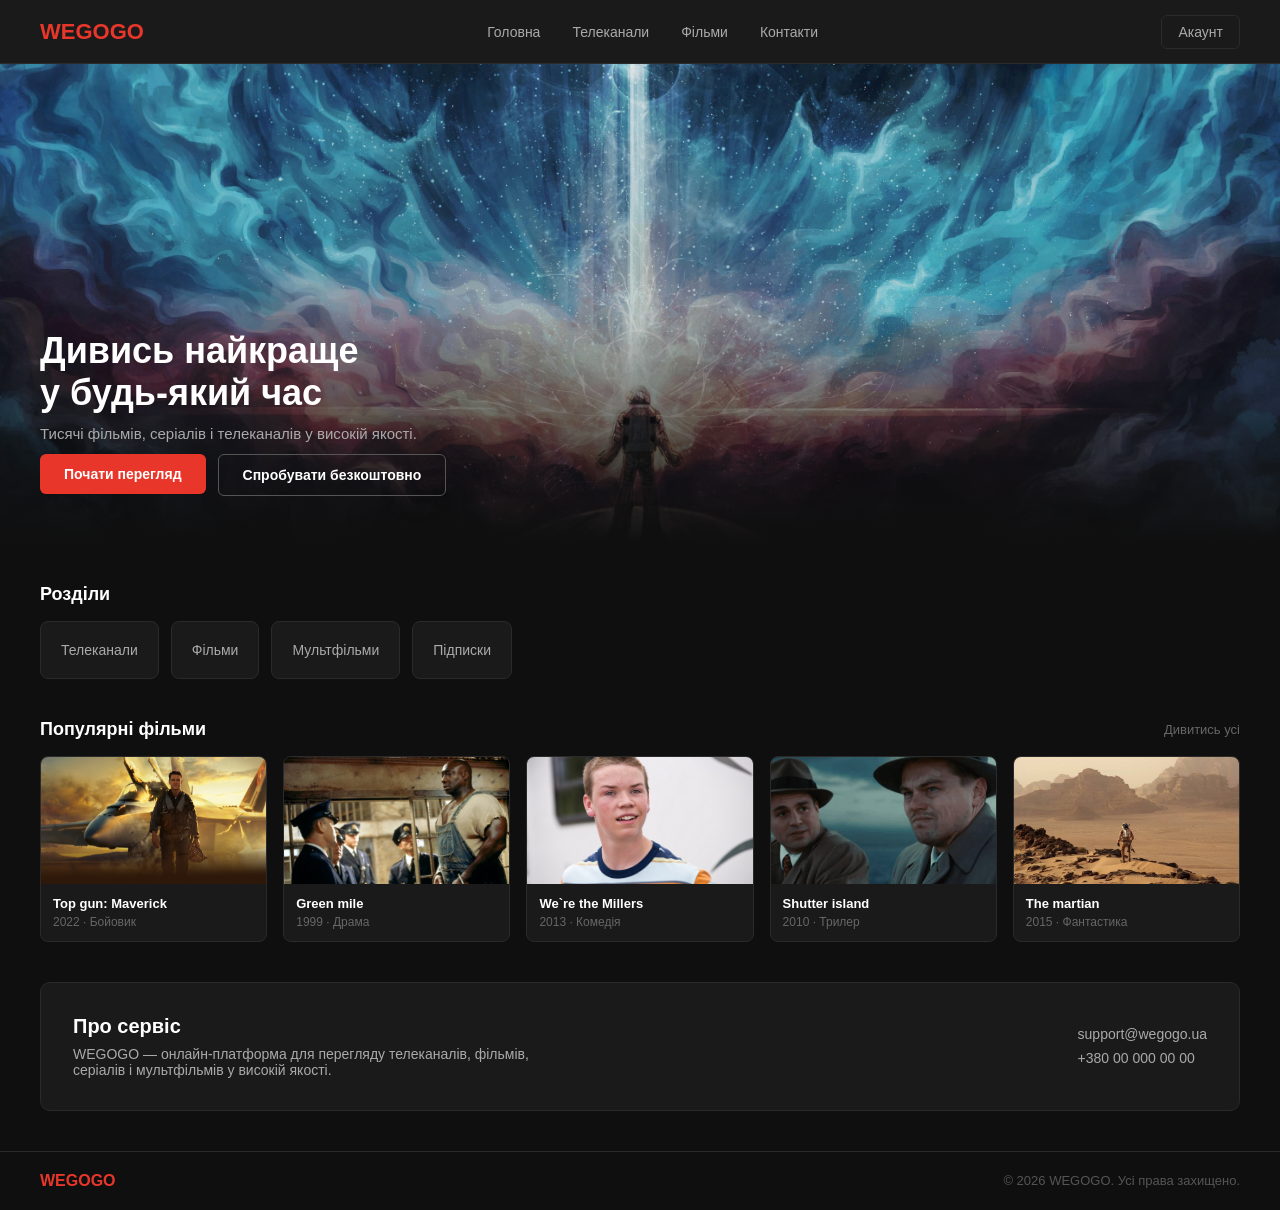
==== index.html @ 7af7661a "Первый коммит" ====
<!DOCTYPE html>
<html lang="uk">
<head>
    <meta charset="UTF-8">
    <meta name="viewport" content="width=device-width, initial-scale=1.0">
    <title>WEGOGO</title>
    <link rel="stylesheet" href="styles/style.css">
</head>
<body>

    <header>
        <span class="header-logo">WEGOGO</span>

        <nav>
            <a href="index.html">Головна</a>
            <a href="channels.html">Телеканали</a>
            <a href="movies.html">Фільми</a>
            <a href="contacts.html">Контакти</a>
        </nav>

        <div class="header-account">
            <a href="#">Акаунт</a>
        </div>
    </header>

    <main>

        <section class="hero">
            <img src="images/hero.jpg" alt="Головний банер">
            <div class="hero-overlay"></div>
            <div class="hero-content">
                <h1 class="hero-title">Дивись найкраще<br>у будь-який час</h1>
                <p class="hero-desc">Тисячі фільмів, серіалів і телеканалів у високій якості.</p>
                <div class="hero-actions">
                    <a href="subscription.html"><button class="btn-primary">Почати перегляд</button></a>
                    <a href="subscription.html"><button class="btn-secondary">Спробувати безкоштовно</button></a>
                </div>
            </div>
        </section>

        <section class="content-section">
            <div class="section-header">
                <h2 class="section-title">Розділи</h2>
            </div>
            <div class="categories-grid">
                <a href="channels.html"><div class="category-card">Телеканали</div></a>
                <a href="movies.html"><div class="category-card">Фільми</div></a>
                <a href="cartoons.html"><div class="category-card">Мультфільми</div></a>
                <a href="subscription.html"><div class="category-card">Підписки</div></a>
            </div>
        </section>

        <section class="content-section">
            <div class="section-header">
                <h2 class="section-title">Популярні фільми</h2>
                <a href="movies.html" class="section-link">Дивитись усі</a>
            </div>
            <div class="cards-row">
                <div class="media-card">
                    <div class="card-thumb">
                        <img src="images/movie1.jpg" alt="Фільм 1">
                    </div>
                    <div class="card-body">
                        <p class="card-title">Top gun: Maverick</p>
                        <p class="card-meta">2022 · Бойовик</p>
                    </div>
                </div>
                <div class="media-card">
                    <div class="card-thumb">
                        <img src="images/movie2.jpg" alt="Фільм 2">
                    </div>
                    <div class="card-body">
                        <p class="card-title">Green mile</p>
                        <p class="card-meta">1999 · Драма</p>
                    </div>
                </div>
                <div class="media-card">
                    <div class="card-thumb">
                        <img src="images/movie3.jpg" alt="Фільм 3">
                    </div>
                    <div class="card-body">
                        <p class="card-title">We`re the Millers</p>
                        <p class="card-meta">2013 · Комедія</p>
                    </div>
                </div>
                <div class="media-card">
                    <div class="card-thumb">
                        <img src="images/movie4.jpg" alt="Фільм 4">
                    </div>
                    <div class="card-body">
                        <p class="card-title">Shutter island</p>
                        <p class="card-meta">2010 · Трилер</p>
                    </div>
                </div>
                <div class="media-card">
                    <div class="card-thumb">
                        <img src="images/movie5.jpg" alt="Фільм 5">
                    </div>
                    <div class="card-body">
                        <p class="card-title">The martian</p>
                        <p class="card-meta">2015 · Фантастика</p>
                    </div>
                </div>
            </div>
        </section>

        <div class="about-strip">
            <div class="about-text">
                <h2>Про сервіс</h2>
                <p>WEGOGO — онлайн-платформа для перегляду телеканалів, фільмів, серіалів і мультфільмів у високій якості.</p>
            </div>
            <div class="contacts-block">
                <div class="contact-item">support@wegogo.ua</div>
                <div class="contact-item">+380 00 000 00 00</div>
            </div>
        </div>

    </main>

    <footer>
        <span class="footer-logo">WEGOGO</span>
        <span class="footer-copy">© 2026 WEGOGO. Усі права захищено.</span>
    </footer>

</body>
</html>
---- styles/style.css ----
* {
    margin: 0;
    padding: 0;
    box-sizing: border-box;
}

body {
    font-family: Verdana, sans-serif;
    background-color: #0f0f0f;
    color: #ffffff;
    min-height: 100vh;
    display: flex;
    flex-direction: column;
}

a {
    text-decoration: none;
    color: inherit;
}

/* HEADER */
header {
    display: flex;
    justify-content: space-between;
    align-items: center;
    gap: 20px;
    padding: 0 40px;
    height: 64px;
    background-color: #1a1a1a;
    border-bottom: 1px solid #2a2a2a;
}

.header-logo {
    font-size: 22px;
    font-weight: bold;
    color: #e8372a;
}

nav {
    display: flex;
    gap: 4px;
}

nav a {
    font-size: 14px;
    padding: 8px 14px;
    color: #aaaaaa;
    border-radius: 6px;
}

nav a:hover {
    color: #ffffff;
    background-color: #2a2a2a;
}

.header-account a {
    display: flex;
    align-items: center;
    gap: 8px;
    font-size: 14px;
    padding: 8px 16px;
    color: #aaaaaa;
    border: 1px solid #2a2a2a;
    border-radius: 6px;
}

.header-account a:hover {
    color: #ffffff;
    background-color: #2a2a2a;
}

/* MAIN */
main {
    flex: 1;
}

/* HERO */
.hero {
    position: relative;
    width: 100%;
    height: 480px;
    overflow: hidden;
    margin-bottom: 40px;
}

.hero img {
    width: 100%;
    height: 100%;
    object-fit: cover;
    display: block;
}

.hero-overlay {
    position: absolute;
    inset: 0;
    background: linear-gradient(to top, #0f0f0f 0%, transparent 50%);
}

.hero-content {
    position: absolute;
    bottom: 48px;
    left: 40px;
    display: flex;
    flex-direction: column;
    gap: 12px;
}

.hero-title {
    font-size: 36px;
    font-weight: bold;
    line-height: 1.15;
}

.hero-desc {
    font-size: 15px;
    color: #aaaaaa;
    max-width: 400px;
}

.hero-actions {
    display: flex;
    gap: 12px;
}

.btn-primary {
    font-family: Verdana, sans-serif;
    font-size: 14px;
    font-weight: bold;
    padding: 12px 24px;
    background-color: #e8372a;
    color: #ffffff;
    border: none;
    border-radius: 6px;
    cursor: pointer;
}

.btn-primary:hover {
    background-color: #c92e22;
}

.btn-secondary {
    font-family: Verdana, sans-serif;
    font-size: 14px;
    font-weight: bold;
    padding: 12px 24px;
    background-color: transparent;
    color: #ffffff;
    border: 1px solid #555555;
    border-radius: 6px;
    cursor: pointer;
}

.btn-secondary:hover {
    background-color: #2a2a2a;
}

/* SECTIONS */
.content-section {
    padding: 0 40px 40px;
}

.section-header {
    display: flex;
    justify-content: space-between;
    align-items: center;
    margin-bottom: 16px;
}

.section-title {
    font-size: 18px;
}

.section-link {
    font-size: 13px;
    color: #666666;
}

.section-link:hover {
    color: #e8372a;
}

/* CATEGORIES */
.categories-grid {
    display: flex;
    gap: 12px;
}

.category-card {
    flex: 1;
    display: flex;
    justify-content: center;
    align-items: center;
    padding: 20px;
    background-color: #1a1a1a;
    border: 1px solid #2a2a2a;
    border-radius: 8px;
    font-size: 14px;
    color: #aaaaaa;
}

.category-card:hover {
    background-color: #252525;
    color: #ffffff;
}

/* CARDS */
.cards-row {
    display: flex;
    flex-wrap: nowrap;
    gap: 16px;
}

.media-card {
    flex: 1 1 0;
    background-color: #1a1a1a;
    border: 1px solid #2a2a2a;
    border-radius: 8px;
    overflow: hidden;
    cursor: pointer;
}

.media-card:hover {
    border-color: #444444;
}

.card-thumb {
    width: 100%;
    aspect-ratio: 16/9;
    background-color: #252525;
    overflow: hidden;
}

.card-thumb img {
    width: 100%;
    height: 100%;
    object-fit: cover;
    display: block;
}

.media-card:hover .card-thumb img {
    opacity: 0.8;
}

.card-body {
    display: flex;
    flex-direction: column;
    gap: 4px;
    padding: 12px;
}

.card-title {
    font-size: 13px;
    font-weight: bold;
}

.card-meta {
    font-size: 12px;
    color: #666666;
}

/* ABOUT + CONTACTS */
.about-strip {
    display: flex;
    justify-content: space-between;
    align-items: center;
    gap: 40px;
    margin: 0 40px 40px;
    padding: 32px;
    background-color: #1a1a1a;
    border: 1px solid #2a2a2a;
    border-radius: 10px;
}

.about-text {
    display: flex;
    flex-direction: column;
    gap: 8px;
}

.about-text h2 {
    font-size: 20px;
}

.about-text p {
    font-size: 14px;
    color: #aaaaaa;
    max-width: 480px;
}

.contacts-block {
    display: flex;
    flex-direction: column;
    gap: 8px;
}

.contact-item {
    font-size: 14px;
    color: #aaaaaa;
}

/* FOOTER */
footer {
    display: flex;
    justify-content: space-between;
    align-items: center;
    padding: 20px 40px;
    border-top: 1px solid #2a2a2a;
}

.footer-logo {
    font-size: 16px;
    font-weight: bold;
    color: #e8372a;
}

.footer-copy {
    font-size: 13px;
    color: #555555;
}

/* RESPONSIVE */
@media (max-width: 768px) {
    header {
        padding: 0 20px;
    }

    nav {
        display: none;
    }

    .hero {
        height: 320px;
    }

    .hero-content {
        left: 20px;
        bottom: 28px;
    }

    .hero-title {
        font-size: 24px;
    }

    .hero-actions {
        flex-direction: column;
    }

    .content-section {
        padding: 0 20px 32px;
    }

    .categories-grid {
        flex-wrap: wrap;
    }

    .category-card {
        flex: 1 1 30%;
    }

    .cards-row {
        flex-wrap: wrap;
    }

    .media-card {
        flex: 1 1 40%;
    }

    .about-strip {
        flex-direction: column;
        align-items: flex-start;
        margin: 0 20px 32px;
        padding: 24px;
    }

    footer {
        padding: 20px;
        flex-direction: column;
        gap: 6px;
    }
}
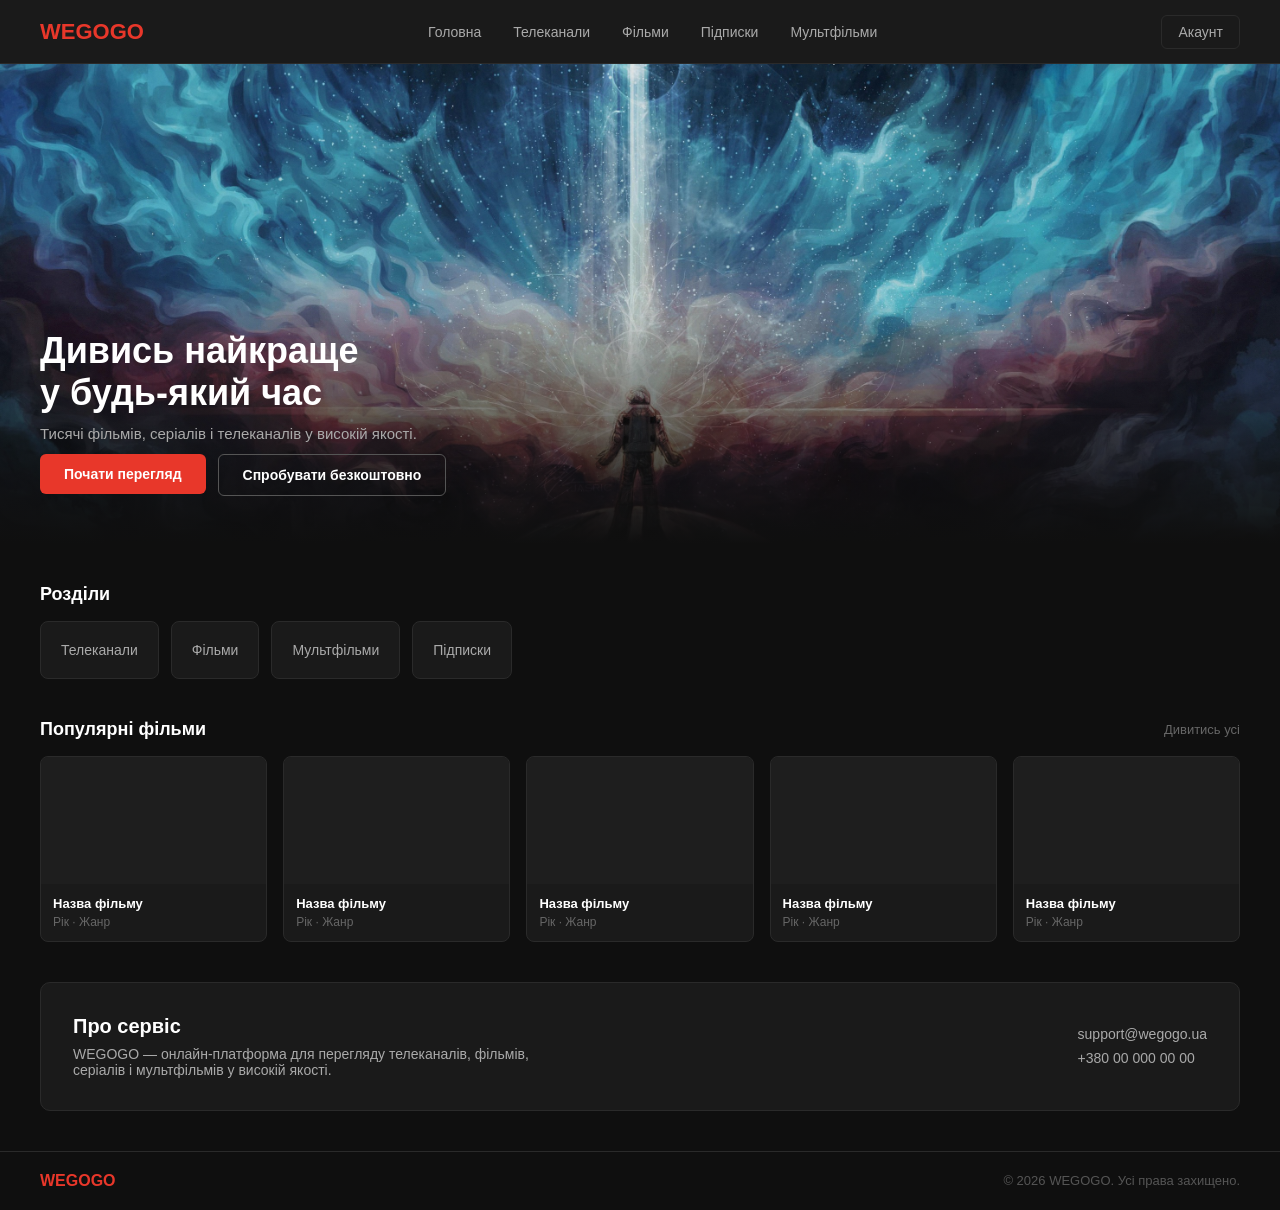
==== commit 979ef92e: "добавил апи к фильмам" ====
--- a/index.html
+++ b/index.html
@@ -1,3 +1,4 @@
+
 <!DOCTYPE html>
 <html lang="uk">
 <head>
@@ -9,13 +10,14 @@
 <body>
 
     <header>
-        <span class="header-logo">WEGOGO</span>
+        <a href="index.html" class="header-logo">WEGOGO</a>
 
         <nav>
             <a href="index.html">Головна</a>
             <a href="channels.html">Телеканали</a>
             <a href="movies.html">Фільми</a>
-            <a href="contacts.html">Контакти</a>
+            <a href="subscription.html">Підписки</a>
+            <a href="cartoons.html">Мультфільми</a>
         </nav>
 
         <div class="header-account">
@@ -26,7 +28,9 @@
     <main>
 
         <section class="hero">
-            <img src="images/hero.jpg" alt="Головний банер">
+            <a href="movie-page.html">
+                <img src="images/hero.jpg" alt="Головний банер">
+            </a>
             <div class="hero-overlay"></div>
             <div class="hero-content">
                 <h1 class="hero-title">Дивись найкраще<br>у будь-який час</h1>
@@ -50,64 +54,24 @@
             </div>
         </section>
 
-        <section class="content-section">
+        <section class="content-section" data-endpoint="discover/movie">
             <div class="section-header">
                 <h2 class="section-title">Популярні фільми</h2>
                 <a href="movies.html" class="section-link">Дивитись усі</a>
             </div>
             <div class="cards-row">
-                <div class="media-card">
-                    <div class="card-thumb">
-                        <img src="images/movie1.jpg" alt="Фільм 1">
-                    </div>
-                    <div class="card-body">
-                        <p class="card-title">Top gun: Maverick</p>
-                        <p class="card-meta">2022 · Бойовик</p>
-                    </div>
-                </div>
-                <div class="media-card">
-                    <div class="card-thumb">
-                        <img src="images/movie2.jpg" alt="Фільм 2">
-                    </div>
-                    <div class="card-body">
-                        <p class="card-title">Green mile</p>
-                        <p class="card-meta">1999 · Драма</p>
-                    </div>
-                </div>
-                <div class="media-card">
-                    <div class="card-thumb">
-                        <img src="images/movie3.jpg" alt="Фільм 3">
-                    </div>
-                    <div class="card-body">
-                        <p class="card-title">We`re the Millers</p>
-                        <p class="card-meta">2013 · Комедія</p>
-                    </div>
-                </div>
-                <div class="media-card">
-                    <div class="card-thumb">
-                        <img src="images/movie4.jpg" alt="Фільм 4">
-                    </div>
-                    <div class="card-body">
-                        <p class="card-title">Shutter island</p>
-                        <p class="card-meta">2010 · Трилер</p>
-                    </div>
-                </div>
-                <div class="media-card">
-                    <div class="card-thumb">
-                        <img src="images/movie5.jpg" alt="Фільм 5">
-                    </div>
-                    <div class="card-body">
-                        <p class="card-title">The martian</p>
-                        <p class="card-meta">2015 · Фантастика</p>
-                    </div>
-                </div>
+                <div class="media-card"><div class="card-thumb" style="background:#1e1e1e;"></div><div class="card-body"><p class="card-title">Назва фільму</p><p class="card-meta">Рік · Жанр</p></div></div>
+                <div class="media-card"><div class="card-thumb" style="background:#1e1e1e;"></div><div class="card-body"><p class="card-title">Назва фільму</p><p class="card-meta">Рік · Жанр</p></div></div>
+                <div class="media-card"><div class="card-thumb" style="background:#1e1e1e;"></div><div class="card-body"><p class="card-title">Назва фільму</p><p class="card-meta">Рік · Жанр</p></div></div>
+                <div class="media-card"><div class="card-thumb" style="background:#1e1e1e;"></div><div class="card-body"><p class="card-title">Назва фільму</p><p class="card-meta">Рік · Жанр</p></div></div>
+                <div class="media-card"><div class="card-thumb" style="background:#1e1e1e;"></div><div class="card-body"><p class="card-title">Назва фільму</p><p class="card-meta">Рік · Жанр</p></div></div>
             </div>
         </section>
 
         <div class="about-strip">
             <div class="about-text">
                 <h2>Про сервіс</h2>
-                <p>WEGOGO — онлайн-платформа для перегляду телеканалів, фільмів, серіалів і мультфільмів у високій якості.</p>
+                <p>WEGOGO — онлайн-платформа для перегляду телеканалів, фільмів, серіалів i мультфільмів у високій якості.</p>
             </div>
             <div class="contacts-block">
                 <div class="contact-item">support@wegogo.ua</div>
@@ -117,10 +81,89 @@
 
     </main>
 
+    <div id="movieModal" style="display: none; position: fixed; z-index: 1000; left: 0; top: 0; width: 100%; height: 100%; background-color: rgba(0,0,0,0.8); justify-content: center; align-items: center;">
+        <div style="background-color: #1a1a1a; color: #fff; padding: 24px; border: 1px solid #2a2a2a; border-radius: 8px; max-width: 500px; width: 90%; position: relative; font-family: Verdana, sans-serif;">
+            <span onclick="closeModal()" style="position: absolute; top: 12px; right: 18px; font-size: 24px; cursor: pointer; color: #666;">&times;</span>
+            <h2 id="modalTitle" style="font-size: 20px; margin-bottom: 8px; padding-right: 20px;"></h2>
+            <p id="modalMeta" style="color: #666; font-size: 13px; margin-bottom: 16px;"></p>
+            <p id="modalOverview" style="font-size: 14px; color: #aaa; line-height: 1.5; white-space: pre-line;"></p>
+        </div>
+    </div>
+
     <footer>
         <span class="footer-logo">WEGOGO</span>
         <span class="footer-copy">© 2026 WEGOGO. Усі права захищено.</span>
     </footer>
 
+    <script>
+        const API_KEY = '26eeb12bd3ffab63effc274faaeac07e';
+        const BASE_URL = 'https://api.themoviedb.org/3/';
+        const IMAGE_URL = 'https://image.tmdb.org/t/p/w500';
+
+        const genresMap = {
+            18: 'Драма', 35: 'Комедія', 53: 'Трилер', 28: 'Бойовик', 12: 'Пригоди',
+            16: 'Мультфільм', 80: 'Кримінал', 99: 'Документальний', 10751: 'Сімейний',
+            14: 'Фентезі', 36: 'Історія', 27: 'Жахи', 10402: 'Музика', 9648: 'Детектив',
+            10749: 'Мелодрама', 878: 'Фантастика', 10770: 'Телефільм', 10752: 'Військовий', 37: 'Вестерн'
+        };
+
+        function openModal(title, meta, overview) {
+            document.getElementById('modalTitle').innerText = title;
+            document.getElementById('modalMeta').innerText = meta;
+            document.getElementById('modalOverview').innerText = overview;
+            document.getElementById('movieModal').style.display = 'flex';
+        }
+
+        function closeModal() {
+            document.getElementById('movieModal').style.display = 'none';
+        }
+
+        window.onclick = function(event) {
+            const modal = document.getElementById('movieModal');
+            if (event.target === modal) {
+                modal.style.display = 'none';
+            }
+        }
+
+        document.querySelectorAll('.content-section[data-endpoint]').forEach(section => {
+            const endpoint = section.getAttribute('data-endpoint');
+            let url = `${BASE_URL}${endpoint}?api_key=${API_KEY}&language=uk-UA&page=1&with_original_language=en&sort_by=popularity.desc`;
+
+            fetch(url)
+                .then(response => response.json())
+                .then(data => {
+                    if (data.results && data.results.length > 0) {
+                        const cards = section.querySelectorAll('.media-card');
+                        const validMovies = data.results.filter(movie => movie.overview && movie.overview.trim().length > 15 && movie.poster_path);
+                        
+                        cards.forEach((card, index) => {
+                            const movie = validMovies[index];
+                            if (!movie) return;
+
+                            const title = movie.title || movie.name;
+                            const releaseDate = movie.release_date || movie.first_air_date || '';
+                            const year = releaseDate ? releaseDate.split('-')[0] : '----';
+                            
+                            let genreName = 'Фільм';
+                            if (movie.genre_ids && movie.genre_ids.length > 0) {
+                                genreName = genresMap[movie.genre_ids[0]] || 'Фільм';
+                            }
+                            
+                            const metaText = `${year} · ${genreName}`;
+
+                            card.querySelector('.card-thumb').innerHTML = `<img src="${IMAGE_URL}${movie.poster_path}" alt="${title}">`;
+                            card.querySelector('.card-title').innerText = title;
+                            card.querySelector('.card-meta').innerText = metaText;
+
+                            card.onclick = function() {
+                                const fullOverview = `Рік випуску: ${year}\nЖанр: ${genreName}\nРейтинг: ${movie.vote_average || '0'}/10\n\nОпис:\n${movie.overview}`;
+                                openModal(title, metaText, fullOverview);
+                            };
+                        });
+                    }
+                })
+                .catch(error => console.error(error));
+        });
+    </script>
 </body>
 </html>
--- a/styles/style.css
+++ b/styles/style.css
@@ -18,7 +18,6 @@
     color: inherit;
 }
 
-/* HEADER */
 header {
     display: flex;
     justify-content: space-between;
@@ -69,12 +68,10 @@
     background-color: #2a2a2a;
 }
 
-/* MAIN */
 main {
     flex: 1;
 }
 
-/* HERO */
 .hero {
     position: relative;
     width: 100%;
@@ -153,8 +150,6 @@
 .btn-secondary:hover {
     background-color: #2a2a2a;
 }
-
-/* SECTIONS */
 .content-section {
     padding: 0 40px 40px;
 }
@@ -179,7 +174,6 @@
     color: #e8372a;
 }
 
-/* CATEGORIES */
 .categories-grid {
     display: flex;
     gap: 12px;
@@ -202,8 +196,6 @@
     background-color: #252525;
     color: #ffffff;
 }
-
-/* CARDS */
 .cards-row {
     display: flex;
     flex-wrap: nowrap;
@@ -257,8 +249,6 @@
     font-size: 12px;
     color: #666666;
 }
-
-/* ABOUT + CONTACTS */
 .about-strip {
     display: flex;
     justify-content: space-between;
@@ -297,8 +287,6 @@
     font-size: 14px;
     color: #aaaaaa;
 }
-
-/* FOOTER */
 footer {
     display: flex;
     justify-content: space-between;
@@ -317,8 +305,6 @@
     font-size: 13px;
     color: #555555;
 }
-
-/* RESPONSIVE */
 @media (max-width: 768px) {
     header {
         padding: 0 20px;
